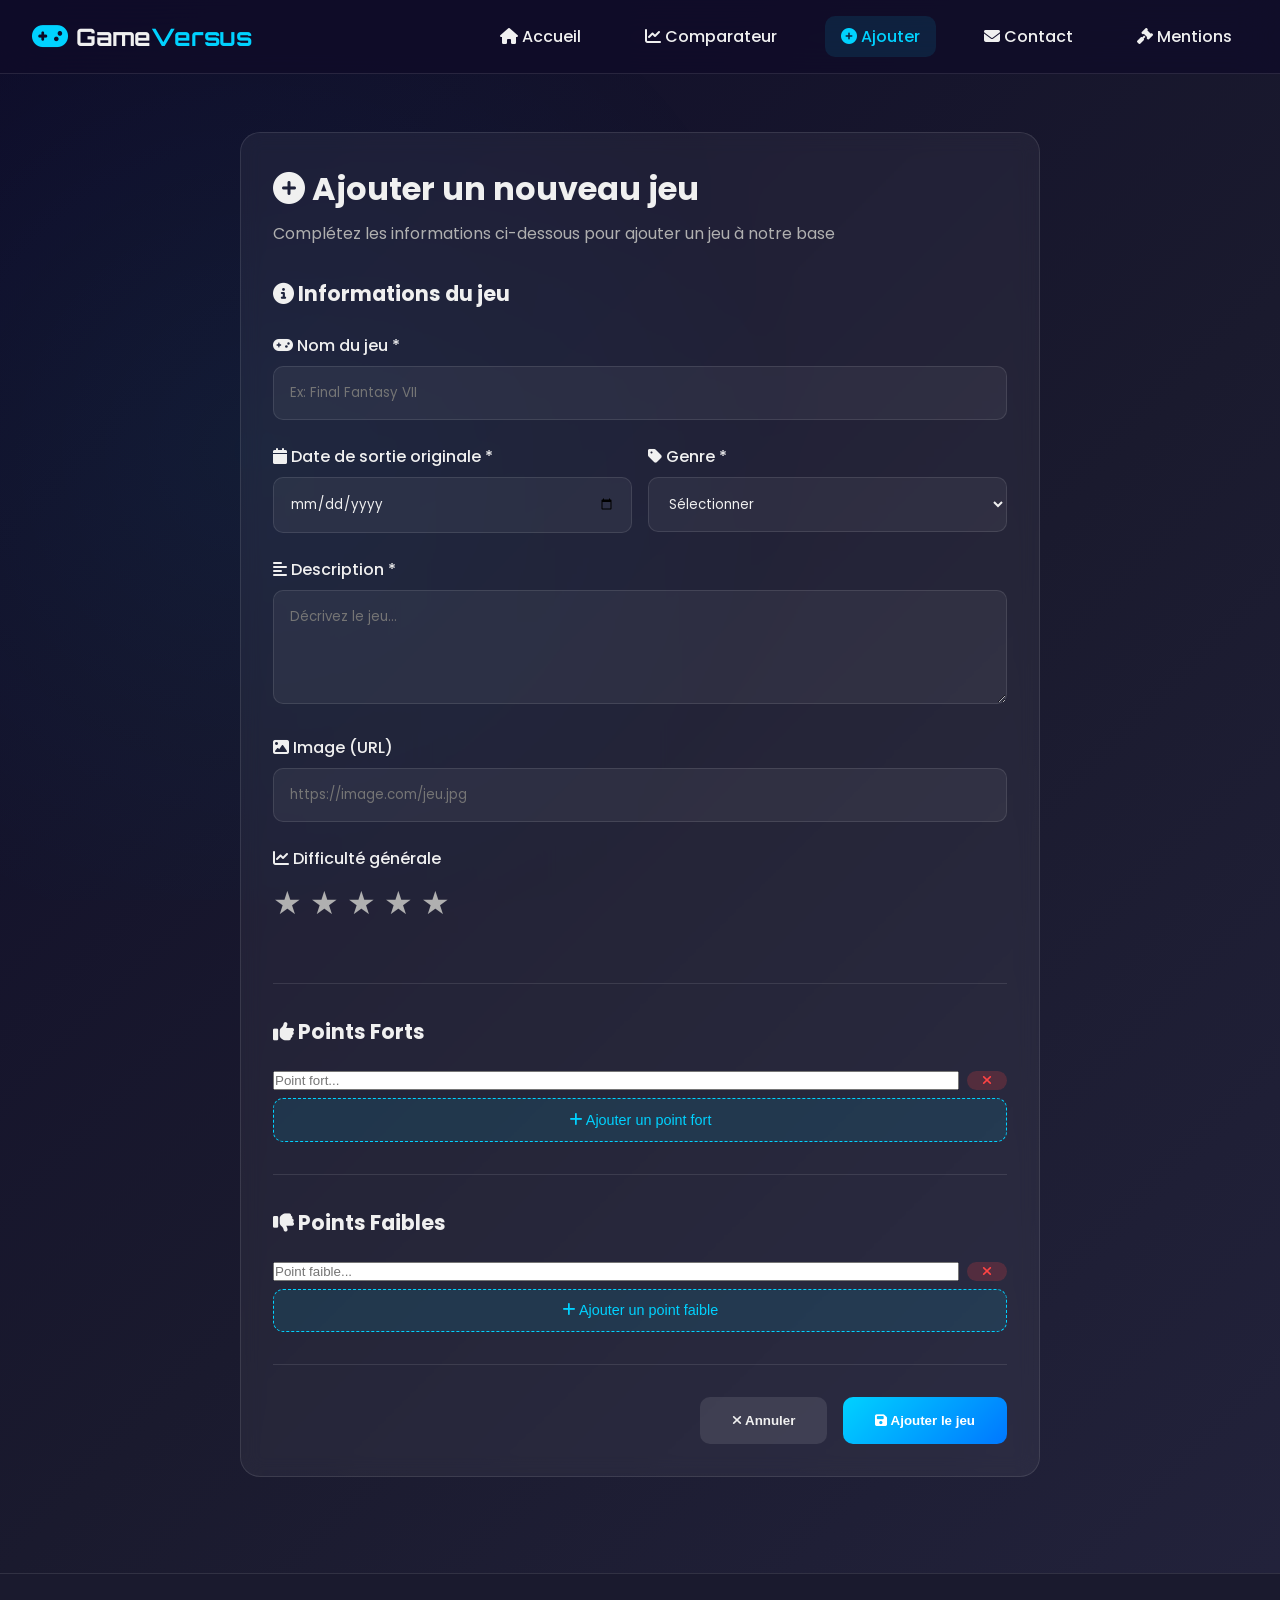
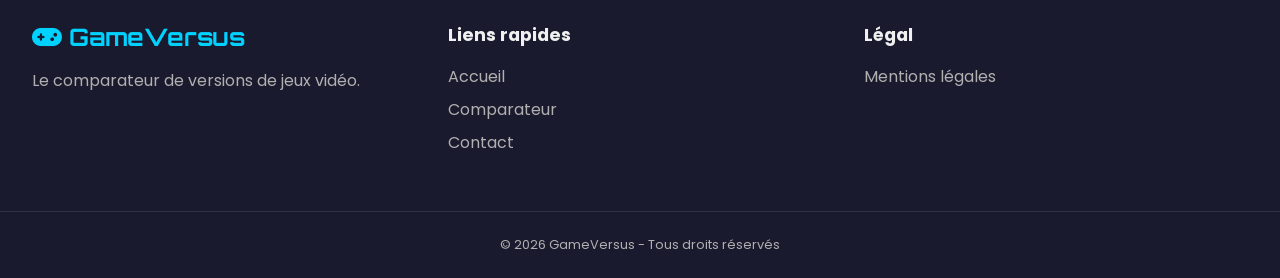
==== ajouter-jeu.html @ 8ed95c52 "initial comit" ====
<!DOCTYPE html>
<html lang="fr">
<head>
    <meta charset="UTF-8">
    <meta name="viewport" content="width=device-width, initial-scale=1.0">
    <title>GameVersus - Ajouter un jeu</title>
    <link rel="stylesheet" href="css/style.css">
    <link href="https://fonts.googleapis.com/css2?family=Orbitron:wght@400;500;600;700;800;900&family=Poppins:wght@300;400;500;600;700;800&display=swap" rel="stylesheet">
    <link rel="stylesheet" href="https://cdnjs.cloudflare.com/ajax/libs/font-awesome/6.4.0/css/all.min.css">
</head>
<body>
    <div id="particles-canvas"></div>
    
    <nav class="glass-nav">
        <div class="nav-container">
            <div class="logo" id="easterEggTrigger">
                <div class="logo-3d">
                    <i class="fas fa-gamepad"></i>
                    <span>Game<span class="highlight">Versus</span></span>
                </div>
            </div>
            <div class="nav-links">
                <a href="index.html"><i class="fas fa-home"></i> Accueil</a>
                <a href="comparer.html"><i class="fas fa-chart-line"></i> Comparateur</a>
                <a href="ajouter-jeu.html" class="active"><i class="fas fa-plus-circle"></i> Ajouter</a>
                <a href="contact.html"><i class="fas fa-envelope"></i> Contact</a>
                <a href="mentions-legales.html"><i class="fas fa-gavel"></i> Mentions</a>
            </div>
            <div class="mobile-menu-btn">
                <i class="fas fa-bars"></i>
            </div>
        </div>
    </nav>

    <main class="form-page">
        <div class="container">
            <div class="form-container glass">
                <h1><i class="fas fa-plus-circle"></i> Ajouter un nouveau jeu</h1>
                <p class="form-subtitle">Complétez les informations ci-dessous pour ajouter un jeu à notre base</p>

                <form action="actions/ajouter-jeu-action.php" method="POST" id="addJeuForm">
                    <div class="form-section">
                        <h2><i class="fas fa-info-circle"></i> Informations du jeu</h2>
                        
                        <div class="form-group">
                            <label><i class="fas fa-gamepad"></i> Nom du jeu *</label>
                            <input type="text" name="nom" placeholder="Ex: Final Fantasy VII" required>
                        </div>

                        <div class="form-row">
                            <div class="form-group">
                                <label><i class="fas fa-calendar"></i> Date de sortie originale *</label>
                                <input type="date" name="dateSortie" required>
                            </div>
                            <div class="form-group">
                                <label><i class="fas fa-tag"></i> Genre *</label>
                                <select name="genre" required>
                                    <option value="">Sélectionner</option>
                                    <option>RPG</option>
                                    <option>Action</option>
                                    <option>Aventure</option>
                                    <option>FPS</option>
                                    <option>Platformer</option>
                                    <option>Simulation</option>
                                    <option>Course</option>
                                    <option>Combat</option>
                                </select>
                            </div>
                        </div>

                        <div class="form-group">
                            <label><i class="fas fa-align-left"></i> Description *</label>
                            <textarea name="description" rows="4" placeholder="Décrivez le jeu..." required></textarea>
                        </div>

                        <div class="form-group">
                            <label><i class="fas fa-image"></i> Image (URL)</label>
                            <input type="url" name="image_url" placeholder="https://image.com/jeu.jpg">
                        </div>

                        <div class="form-group">
                            <label><i class="fas fa-chart-line"></i> Difficulté générale</label>
                            <div class="difficulty-selector">
                                <span class="difficulty-star" data-value="1">★</span>
                                <span class="difficulty-star" data-value="2">★</span>
                                <span class="difficulty-star" data-value="3">★</span>
                                <span class="difficulty-star" data-value="4">★</span>
                                <span class="difficulty-star" data-value="5">★</span>
                            </div>
                            <input type="hidden" name="difficulte" id="difficulty" value="3">
                        </div>
                    </div>

                    <div class="form-section">
                        <h2><i class="fas fa-thumbs-up"></i> Points Forts</h2>
                        <div id="strengthsList">
                            <div class="point-item">
                                <input type="text" name="points_forts[]" placeholder="Point fort...">
                                <button type="button" class="remove-point"><i class="fas fa-times"></i></button>
                            </div>
                        </div>
                        <button type="button" class="btn-add-point" id="addStrength"><i class="fas fa-plus"></i> Ajouter un point fort</button>
                    </div>

                    <div class="form-section">
                        <h2><i class="fas fa-thumbs-down"></i> Points Faibles</h2>
                        <div id="weaknessesList">
                            <div class="point-item">
                                <input type="text" name="points_faibles[]" placeholder="Point faible...">
                                <button type="button" class="remove-point"><i class="fas fa-times"></i></button>
                            </div>
                        </div>
                        <button type="button" class="btn-add-point" id="addWeakness"><i class="fas fa-plus"></i> Ajouter un point faible</button>
                    </div>

                    <div class="form-actions">
                        <button type="reset" class="btn-cancel"><i class="fas fa-times"></i> Annuler</button>
                        <button type="submit" class="btn-submit"><i class="fas fa-save"></i> Ajouter le jeu</button>
                    </div>
                </form>
            </div>
        </div>
    </main>

    <footer class="footer">
        <div class="footer-container">
            <div class="footer-col">
                <div class="footer-logo">
                    <i class="fas fa-gamepad"></i>
                    <span>Game<span>Versus</span></span>
                </div>
                <p>Le comparateur de versions de jeux vidéo.</p>
            </div>
            <div class="footer-col">
                <h4>Liens rapides</h4>
                <ul>
                    <li><a href="index.html">Accueil</a></li>
                    <li><a href="comparer.html">Comparateur</a></li>
                    <li><a href="contact.html">Contact</a></li>
                </ul>
            </div>
            <div class="footer-col">
                <h4>Légal</h4>
                <ul>
                    <li><a href="mentions-legales.html">Mentions légales</a></li>
                </ul>
            </div>
        </div>
        <div class="footer-bottom">
            <p>&copy; 2026 GameVersus - Tous droits réservés</p>
        </div>
    </footer>

    <script src="js/main.js"></script>
</body>
</html>
---- css/style.css ----
/* ==================== RESET & VARIABLES ==================== */
* {
    margin: 0;
    padding: 0;
    box-sizing: border-box;
}

:root {
    --primary: #00d2ff;
    --primary-dark: #0077ff;
    --secondary: #3a7bd5;
    --dark: #0f0c29;
    --dark-2: #1a1a2e;
    --dark-3: #24243e;
    --glass: rgba(255, 255, 255, 0.05);
    --glass-border: rgba(255, 255, 255, 0.1);
    --text: #f0f0f0;
    --text-dim: #b0b0b0;
    --success: #00ff88;
    --warning: #ffaa00;
    --danger: #ff4444;
}

body {
    font-family: 'Poppins', sans-serif;
    background: linear-gradient(135deg, var(--dark), var(--dark-2), var(--dark-3));
    color: var(--text);
    min-height: 100vh;
    overflow-x: hidden;
}

/* ==================== PARTICLES BACKGROUND ==================== */
#particles-canvas {
    position: fixed;
    top: 0;
    left: 0;
    width: 100%;
    height: 100%;
    z-index: -1;
    pointer-events: none;
    background: radial-gradient(circle at 20% 50%, rgba(0, 210, 255, 0.05) 0%, transparent 50%);
}

/* ==================== SCROLLBAR ==================== */
::-webkit-scrollbar {
    width: 8px;
}

::-webkit-scrollbar-track {
    background: var(--dark-2);
}

::-webkit-scrollbar-thumb {
    background: var(--primary);
    border-radius: 10px;
}

::-webkit-scrollbar-thumb:hover {
    background: var(--primary-dark);
}

/* ==================== GLASS NAVIGATION ==================== */
.glass-nav {
    position: fixed;
    top: 0;
    left: 0;
    width: 100%;
    z-index: 1000;
    background: rgba(15, 12, 41, 0.8);
    backdrop-filter: blur(20px);
    border-bottom: 1px solid var(--glass-border);
    padding: 1rem 0;
}

.nav-container {
    max-width: 1400px;
    margin: 0 auto;
    padding: 0 2rem;
    display: flex;
    justify-content: space-between;
    align-items: center;
    flex-wrap: wrap;
}

.logo {
    cursor: pointer;
}

.logo-3d {
    display: flex;
    align-items: center;
    gap: 0.5rem;
    font-family: 'Orbitron', monospace;
    font-size: 1.5rem;
    font-weight: 700;
}

.logo-3d i {
    font-size: 1.8rem;
    color: var(--primary);
    animation: float 3s ease-in-out infinite;
}

.logo-3d .highlight {
    color: var(--primary);
}

.nav-links {
    display: flex;
    gap: 2rem;
}

.nav-links a {
    color: var(--text);
    text-decoration: none;
    font-weight: 500;
    transition: all 0.3s ease;
    padding: 0.5rem 1rem;
    border-radius: 10px;
}

.nav-links a:hover, .nav-links a.active {
    color: var(--primary);
    background: rgba(0, 210, 255, 0.1);
}

.nav-search .search-bar {
    display: flex;
    align-items: center;
    background: rgba(255, 255, 255, 0.1);
    border-radius: 30px;
    padding: 0.5rem 1rem;
}

.nav-search .search-bar i {
    color: var(--text-dim);
    margin-right: 0.5rem;
}

.nav-search .search-bar input {
    background: none;
    border: none;
    color: var(--text);
    outline: none;
    width: 200px;
}

.nav-search .search-bar input::placeholder {
    color: var(--text-dim);
}

.mobile-menu-btn {
    display: none;
    font-size: 1.5rem;
    cursor: pointer;
}

/* ==================== HERO 3D SECTION ==================== */
.hero-3d {
    min-height: 100vh;
    display: flex;
    align-items: center;
    justify-content: center;
    text-align: center;
    position: relative;
    padding-top: 80px;
}

.hero-content {
    z-index: 2;
}

.glitch-text {
    font-family: 'Orbitron', monospace;
    font-size: 4rem;
    font-weight: 900;
    position: relative;
    text-shadow: 0.05em 0 0 rgba(255, 0, 0, 0.75),
                  -0.05em -0.025em 0 rgba(0, 255, 0, 0.75),
                 0.025em 0.05em 0 rgba(0, 0, 255, 0.75);
    animation: glitch 3s infinite;
}

.glitch-text::before,
.glitch-text::after {
    content: attr(data-text);
    position: absolute;
    top: 0;
    left: 0;
    width: 100%;
    height: 100%;
}

.glitch-text::before {
    animation: glitch-1 2s infinite;
    color: #ff00ff;
    z-index: -1;
}

.glitch-text::after {
    animation: glitch-2 2s infinite;
    color: #00ffff;
    z-index: -2;
}

@keyframes glitch {
    0%, 100% { transform: skew(0deg, 0deg); }
    95% { transform: skew(0deg, 0deg); }
    96% { transform: skew(5deg, 2deg); }
    97% { transform: skew(-5deg, -2deg); }
    98% { transform: skew(5deg, 2deg); }
    99% { transform: skew(-5deg, -2deg); }
}

@keyframes glitch-1 {
    0%, 100% { clip-path: polygon(0 0, 100% 0, 100% 100%, 0 100%); }
    95% { clip-path: polygon(0 0, 100% 0, 100% 100%, 0 100%); }
    96% { clip-path: polygon(0 0, 100% 0, 100% 30%, 0 30%); }
    97% { clip-path: polygon(0 60%, 100% 60%, 100% 100%, 0 100%); }
}

@keyframes glitch-2 {
    0%, 100% { clip-path: polygon(0 0, 100% 0, 100% 100%, 0 100%); }
    95% { clip-path: polygon(0 0, 100% 0, 100% 100%, 0 100%); }
    96% { clip-path: polygon(0 30%, 100% 30%, 100% 60%, 0 60%); }
}

.hero-subtitle {
    font-size: 1.2rem;
    color: var(--text-dim);
    margin-top: 1rem;
}

.hero-stats {
    display: flex;
    justify-content: center;
    gap: 3rem;
    margin-top: 2rem;
}

.stat {
    text-align: center;
}

.stat-number {
    font-size: 2.5rem;
    font-weight: 700;
    color: var(--primary);
    display: block;
}

.stat-label {
    font-size: 0.9rem;
    color: var(--text-dim);
}

.hero-3d-model {
    position: absolute;
    bottom: 0;
    right: 0;
    width: 50%;
    height: 100%;
    pointer-events: none;
}

/* ==================== CONTAINER ==================== */
.container {
    max-width: 1400px;
    margin: 0 auto;
    padding: 2rem;
}

/* ==================== GLASS CARD ==================== */
.glass {
    background: var(--glass);
    backdrop-filter: blur(10px);
    border: 1px solid var(--glass-border);
    border-radius: 20px;
    padding: 2rem;
    margin-bottom: 2rem;
    transition: transform 0.3s ease, box-shadow 0.3s ease;
}

.glass:hover {
    transform: translateY(-5px);
    box-shadow: 0 20px 40px rgba(0, 0, 0, 0.3);
}

/* ==================== DESCRIPTION SECTION ==================== */
.description-card h2 {
    font-size: 1.8rem;
    margin-bottom: 1rem;
}

.description-card p {
    color: var(--text-dim);
    line-height: 1.6;
    margin-bottom: 2rem;
}

.categories-grid {
    display: grid;
    grid-template-columns: repeat(auto-fit, minmax(200px, 1fr));
    gap: 1.5rem;
}

.category-card {
    text-align: center;
    padding: 1.5rem;
    background: rgba(255, 255, 255, 0.05);
    border-radius: 15px;
    transition: all 0.3s ease;
}

.category-card:hover {
    transform: translateY(-5px);
    background: rgba(0, 210, 255, 0.1);
}

.category-card i {
    font-size: 2.5rem;
    color: var(--primary);
    margin-bottom: 1rem;
}

.category-card h3 {
    font-size: 1.2rem;
    margin-bottom: 0.5rem;
}

.category-card span {
    color: var(--primary);
    font-weight: 600;
}

.category-card p {
    font-size: 0.8rem;
    margin-top: 0.5rem;
    color: var(--text-dim);
}

/* ==================== GAMES GRID ==================== */
.section-header {
    text-align: center;
    margin-bottom: 2rem;
}

.section-header h2 {
    font-size: 2rem;
    margin-bottom: 0.5rem;
}

.section-header p {
    color: var(--text-dim);
}

.games-grid {
    display: grid;
    grid-template-columns: repeat(auto-fill, minmax(320px, 1fr));
    gap: 2rem;
}

.game-card {
    background: var(--glass);
    backdrop-filter: blur(10px);
    border: 1px solid var(--glass-border);
    border-radius: 20px;
    overflow: hidden;
    transition: all 0.3s ease;
    cursor: pointer;
}

.game-card:hover {
    transform: translateY(-10px) scale(1.02);
    box-shadow: 0 20px 40px rgba(0, 210, 255, 0.2);
    border-color: var(--primary);
}

.game-card-image {
    height: 200px;
    background: linear-gradient(135deg, var(--primary), var(--primary-dark));
    display: flex;
    align-items: center;
    justify-content: center;
    position: relative;
    overflow: hidden;
}

.game-card-image i {
    font-size: 4rem;
    color: white;
    text-shadow: 0 0 20px rgba(0,0,0,0.3);
}

.game-card-image::after {
    content: '';
    position: absolute;
    top: 0;
    left: 0;
    width: 100%;
    height: 100%;
    background: linear-gradient(45deg, transparent, rgba(255,255,255,0.1), transparent);
    transform: translateX(-100%);
    transition: transform 0.6s ease;
}

.game-card:hover .game-card-image::after {
    transform: translateX(100%);
}

.game-card-content {
    padding: 1.5rem;
}

.game-card-content h3 {
    font-size: 1.3rem;
    margin-bottom: 0.5rem;
}

.game-card-content p {
    color: var(--text-dim);
    font-size: 0.9rem;
    margin-bottom: 1rem;
    line-height: 1.4;
}

.game-platforms {
    display: flex;
    gap: 0.5rem;
    margin-bottom: 1rem;
    flex-wrap: wrap;
}

.game-platforms span {
    background: rgba(0, 210, 255, 0.1);
    padding: 0.2rem 0.8rem;
    border-radius: 20px;
    font-size: 0.7rem;
    font-weight: 500;
}

.game-footer {
    display: flex;
    justify-content: space-between;
    align-items: center;
}

.game-rating {
    color: var(--warning);
    font-weight: 600;
}

.game-versions {
    color: var(--text-dim);
    font-size: 0.8rem;
}

.btn-detail {
    background: linear-gradient(135deg, var(--primary), var(--primary-dark));
    border: none;
    color: white;
    padding: 0.5rem 1rem;
    border-radius: 25px;
    cursor: pointer;
    font-weight: 600;
    transition: all 0.3s ease;
    font-size: 0.8rem;
}

.btn-detail:hover {
    transform: scale(1.05);
    box-shadow: 0 5px 15px rgba(0, 210, 255, 0.4);
}

/* ==================== FOOTER ==================== */
.footer {
    background: var(--dark-2);
    border-top: 1px solid var(--glass-border);
    margin-top: 4rem;
}

.footer-container {
    max-width: 1400px;
    margin: 0 auto;
    padding: 3rem 2rem;
    display: grid;
    grid-template-columns: repeat(auto-fit, minmax(250px, 1fr));
    gap: 2rem;
}

.footer-logo {
    font-family: 'Orbitron', monospace;
    font-size: 1.5rem;
    font-weight: 700;
    margin-bottom: 1rem;
}

.footer-logo i {
    color: var(--primary);
}

.footer-logo span {
    color: var(--primary);
}

.footer-col p {
    color: var(--text-dim);
    line-height: 1.6;
}

.footer-col h4 {
    margin-bottom: 1rem;
    font-size: 1.1rem;
}

.footer-col ul {
    list-style: none;
}

.footer-col ul li {
    margin-bottom: 0.5rem;
}

.footer-col ul li a {
    color: var(--text-dim);
    text-decoration: none;
    transition: color 0.3s ease;
}

.footer-col ul li a:hover {
    color: var(--primary);
}

.social-links {
    display: flex;
    gap: 1rem;
    margin-top: 1rem;
}

.social-links a {
    color: var(--text);
    background: rgba(255, 255, 255, 0.1);
    width: 40px;
    height: 40px;
    border-radius: 50%;
    display: flex;
    align-items: center;
    justify-content: center;
    transition: all 0.3s ease;
}

.social-links a:hover {
    background: var(--primary);
    transform: translateY(-3px);
}

.newsletter-form {
    display: flex;
    gap: 0.5rem;
}

.newsletter-form input {
    flex: 1;
    padding: 0.8rem;
    background: rgba(255, 255, 255, 0.1);
    border: none;
    border-radius: 10px;
    color: var(--text);
}

.newsletter-form button {
    background: var(--primary);
    border: none;
    padding: 0.8rem 1rem;
    border-radius: 10px;
    cursor: pointer;
    transition: all 0.3s ease;
}

.newsletter-form button:hover {
    background: var(--primary-dark);
    transform: scale(1.05);
}

.footer-bottom {
    text-align: center;
    padding: 1.5rem;
    border-top: 1px solid var(--glass-border);
    color: var(--text-dim);
    font-size: 0.8rem;
}

.disclaimer {
    margin-top: 0.5rem;
    font-size: 0.7rem;
}

/* ==================== EASTER EGG ==================== */
.easter-egg-toast {
    position: fixed;
    bottom: 20px;
    right: 20px;
    background: linear-gradient(135deg, var(--primary), var(--primary-dark));
    color: white;
    padding: 1rem 2rem;
    border-radius: 50px;
    font-weight: 600;
    transform: translateX(200%);
    transition: transform 0.3s ease;
    z-index: 1000;
}

.easter-egg-toast.show {
    transform: translateX(0);
}

/* ==================== JEU DETAIL PAGE ==================== */
.back-link {
    display: inline-flex;
    align-items: center;
    gap: 0.5rem;
    color: var(--primary);
    text-decoration: none;
    margin-bottom: 2rem;
    transition: all 0.3s ease;
}

.back-link:hover {
    gap: 1rem;
}

.jeu-header {
    display: grid;
    grid-template-columns: 300px 1fr;
    gap: 2rem;
}

.jeu-image img {
    width: 100%;
    border-radius: 15px;
}

.jeu-info h1 {
    font-family: 'Orbitron', monospace;
    font-size: 2.5rem;
    margin-bottom: 0.5rem;
}

.jeu-description {
    color: var(--text-dim);
    margin-bottom: 1rem;
    line-height: 1.6;
}

.jeu-metadata {
    display: flex;
    gap: 1rem;
    margin-bottom: 1rem;
    flex-wrap: wrap;
}

.badge {
    background: rgba(0, 210, 255, 0.1);
    padding: 0.3rem 1rem;
    border-radius: 20px;
    font-size: 0.8rem;
}

.jeu-stats {
    display: flex;
    gap: 2rem;
    margin-bottom: 1rem;
}

.jeu-stats .stat {
    text-align: left;
}

.jeu-stats .value {
    font-size: 1.8rem;
    font-weight: 700;
    color: var(--primary);
}

.plateformes {
    display: flex;
    gap: 1rem;
    margin-bottom: 1.5rem;
    flex-wrap: wrap;
}

.plateforme {
    background: rgba(255, 255, 255, 0.05);
    padding: 0.5rem 1rem;
    border-radius: 10px;
    font-size: 0.9rem;
}

.btn-add-version {
    background: linear-gradient(135deg, var(--success), #00cc66);
    border: none;
    color: white;
    padding: 0.8rem 1.5rem;
    border-radius: 30px;
    cursor: pointer;
    font-weight: 600;
    transition: all 0.3s ease;
}

.btn-add-version:hover {
    transform: scale(1.05);
    box-shadow: 0 5px 15px rgba(0, 255, 136, 0.4);
}

/* Ranking */
.versions-ranking h2 {
    margin-bottom: 1.5rem;
}

.ranking-list {
    display: flex;
    flex-direction: column;
    gap: 0.8rem;
}

.ranking-item {
    display: flex;
    align-items: center;
    gap: 1rem;
    padding: 1rem;
    background: rgba(255, 255, 255, 0.05);
    border-radius: 15px;
    transition: all 0.3s ease;
}

.ranking-item:hover {
    background: rgba(0, 210, 255, 0.1);
    transform: translateX(10px);
}

.ranking-item.first {
    background: linear-gradient(135deg, rgba(255, 215, 0, 0.2), rgba(255, 215, 0, 0.05));
    border-left: 3px solid gold;
}

.rank {
    font-size: 1.5rem;
    font-weight: 700;
    width: 50px;
}

.version-info {
    flex: 1;
}

.version-info h3 {
    font-size: 1rem;
}

.version-info .year {
    font-size: 0.8rem;
    color: var(--text-dim);
}

.tag-original {
    background: var(--primary);
    padding: 0.2rem 0.5rem;
    border-radius: 5px;
    font-size: 0.7rem;
    margin-left: 0.5rem;
}

.rating {
    font-size: 1.2rem;
    font-weight: 700;
    color: var(--warning);
}

/* Two columns */
.two-columns {
    display: grid;
    grid-template-columns: 1fr 1fr;
    gap: 2rem;
}

.scores-list {
    margin-top: 1rem;
}

.score-item {
    display: flex;
    align-items: center;
    gap: 1rem;
    margin-bottom: 1rem;
}

.score-item span:first-child {
    width: 100px;
}

.progress-bar {
    flex: 1;
    height: 8px;
    background: rgba(255, 255, 255, 0.1);
    border-radius: 10px;
    overflow: hidden;
}

.progress {
    height: 100%;
    background: linear-gradient(90deg, var(--primary), var(--primary-dark));
    border-radius: 10px;
    transition: width 1s ease;
}

.score-value {
    width: 50px;
    text-align: right;
}

.strengths ul, .weaknesses ul {
    list-style: none;
    margin-top: 1rem;
}

.strengths li, .weaknesses li {
    padding: 0.5rem 0;
    display: flex;
    align-items: center;
    gap: 0.5rem;
}

.strengths li i {
    color: var(--success);
}

.weaknesses li i {
    color: var(--danger);
}

/* Timeline */
.timeline {
    display: flex;
    justify-content: space-between;
    position: relative;
    margin-top: 2rem;
}

.timeline::before {
    content: '';
    position: absolute;
    top: 20px;
    left: 0;
    width: 100%;
    height: 2px;
    background: linear-gradient(90deg, var(--primary), var(--primary-dark));
}

.timeline-item {
    text-align: center;
    position: relative;
    cursor: pointer;
}

.timeline-dot {
    width: 40px;
    height: 40px;
    background: var(--primary);
    border-radius: 50%;
    margin: 0 auto;
    position: relative;
    z-index: 1;
    display: flex;
    align-items: center;
    justify-content: center;
    transition: all 0.3s ease;
}

.timeline-dot::before {
    content: '';
    width: 0;
    height: 0;
    background: white;
    border-radius: 50%;
    transition: all 0.3s ease;
}

.timeline-item:hover .timeline-dot::before {
    width: 20px;
    height: 20px;
}

.timeline-content {
    margin-top: 1rem;
}

.timeline-content h3 {
    font-size: 0.9rem;
}

.timeline-content p {
    font-size: 0.7rem;
    color: var(--text-dim);
}

/* Slider */
.slider-container {
    margin-top: 1.5rem;
}

.slider-images {
    position: relative;
    height: 400px;
    overflow: hidden;
    border-radius: 15px;
}

.slider-image-before, .slider-image-after {
    position: absolute;
    top: 0;
    left: 0;
    width: 100%;
    height: 100%;
}

.slider-image-before img, .slider-image-after img {
    width: 100%;
    height: 100%;
    object-fit: cover;
}

.slider-image-after {
    width: 50%;
    overflow: hidden;
}

.slider-handle {
    position: absolute;
    top: 0;
    left: 50%;
    width: 4px;
    height: 100%;
    background: white;
    transform: translateX(-50%);
    cursor: ew-resize;
    z-index: 10;
    display: flex;
    align-items: center;
    justify-content: center;
}

.slider-handle i {
    background: var(--primary);
    padding: 0.5rem;
    border-radius: 50%;
}

.label {
    position: absolute;
    bottom: 20px;
    left: 20px;
    background: rgba(0,0,0,0.7);
    padding: 0.5rem 1rem;
    border-radius: 10px;
    font-size: 0.8rem;
}

.slider-input {
    width: 100%;
    margin-top: 1rem;
}

/* Changes section */
.changes-grid {
    display: grid;
    grid-template-columns: repeat(auto-fit, minmax(300px, 1fr));
    gap: 1.5rem;
}

.change-card {
    padding: 1.5rem;
    background: rgba(255, 255, 255, 0.05);
    border-radius: 15px;
}

.change-card h3 {
    margin-bottom: 1rem;
}

.change-card ul {
    list-style: none;
}

.change-card li {
    padding: 0.3rem 0;
}

.censorship {
    border-left: 3px solid var(--danger);
}

.restored {
    border-left: 3px solid var(--success);
}

.easter {
    border-left: 3px solid var(--warning);
}

/* Comparative Table */
.table-responsive {
    overflow-x: auto;
}

.comparative-table table {
    width: 100%;
    border-collapse: collapse;
}

.comparative-table th, .comparative-table td {
    padding: 1rem;
    text-align: center;
    border-bottom: 1px solid var(--glass-border);
}

.comparative-table th {
    background: rgba(0, 210, 255, 0.1);
    font-weight: 600;
}

/* ==================== FORM PAGES ==================== */
.form-page {
    padding-top: 100px;
}

.form-container {
    max-width: 800px;
    margin: 0 auto;
}

.form-container h1 {
    margin-bottom: 0.5rem;
}

.form-subtitle {
    color: var(--text-dim);
    margin-bottom: 2rem;
}

.form-section {
    margin-bottom: 2rem;
    padding-bottom: 2rem;
    border-bottom: 1px solid var(--glass-border);
}

.form-section h2 {
    font-size: 1.3rem;
    margin-bottom: 1.5rem;
}

.form-group {
    margin-bottom: 1.5rem;
}

.form-group label {
    display: block;
    margin-bottom: 0.5rem;
    font-weight: 500;
}

.form-group input, .form-group select, .form-group textarea {
    width: 100%;
    padding: 1rem;
    background: rgba(255, 255, 255, 0.05);
    border: 1px solid var(--glass-border);
    border-radius: 10px;
    color: var(--text);
    font-family: 'Poppins', sans-serif;
    transition: all 0.3s ease;
}

.form-group input:focus, .form-group select:focus, .form-group textarea:focus {
    outline: none;
    border-color: var(--primary);
    box-shadow: 0 0 10px rgba(0, 210, 255, 0.3);
}

.form-row {
    display: grid;
    grid-template-columns: 1fr 1fr;
    gap: 1rem;
}

.difficulty-selector {
    display: flex;
    gap: 0.5rem;
}

.difficulty-star {
    font-size: 2rem;
    cursor: pointer;
    color: var(--text-dim);
    transition: all 0.3s ease;
}

.difficulty-star.active {
    color: var(--warning);
}

.point-item {
    display: flex;
    gap: 0.5rem;
    margin-bottom: 0.5rem;
}

.point-item input {
    flex: 1;
}

.remove-point {
    background: rgba(255, 68, 68, 0.2);
    border: none;
    color: var(--danger);
    width: 40px;
    border-radius: 10px;
    cursor: pointer;
}

.btn-add-point {
    background: rgba(0, 210, 255, 0.1);
    border: 1px dashed var(--primary);
    color: var(--primary);
    padding: 0.8rem;
    border-radius: 10px;
    cursor: pointer;
    width: 100%;
    font-size: 0.9rem;
    transition: all 0.3s ease;
}

.btn-add-point:hover {
    background: rgba(0, 210, 255, 0.2);
}

.score-slider {
    width: calc(100% - 60px);
    margin-right: 10px;
}

.form-actions {
    display: flex;
    gap: 1rem;
    justify-content: flex-end;
}

.btn-cancel, .btn-submit {
    padding: 1rem 2rem;
    border: none;
    border-radius: 10px;
    font-weight: 600;
    cursor: pointer;
    transition: all 0.3s ease;
}

.btn-cancel {
    background: rgba(255, 255, 255, 0.1);
    color: var(--text);
}

.btn-submit {
    background: linear-gradient(135deg, var(--primary), var(--primary-dark));
    color: white;
}

.btn-cancel:hover, .btn-submit:hover {
    transform: translateY(-2px);
}

/* ==================== COMPARATEUR PAGE ==================== */
.comparateur-page {
    padding-top: 100px;
}

.comparateur-header {
    text-align: center;
}

.selection-panel {
    padding: 2rem;
}

.selection-row {
    display: grid;
    grid-template-columns: repeat(auto-fit, minmax(250px, 1fr));
    gap: 1.5rem;
    margin-bottom: 2rem;
}

.selection-item label {
    display: block;
    margin-bottom: 0.5rem;
    font-weight: 600;
}

.selection-item select {
    width: 100%;
    padding: 1rem;
    background: rgba(255, 255, 255, 0.05);
    border: 1px solid var(--glass-border);
    border-radius: 10px;
    color: var(--text);
}

.btn-compare {
    background: linear-gradient(135deg, var(--primary), var(--primary-dark));
    border: none;
    color: white;
    padding: 1rem 2rem;
    border-radius: 30px;
    font-weight: 600;
    cursor: pointer;
    width: 100%;
    transition: all 0.3s ease;
}

.btn-compare:hover {
    transform: scale(1.02);
    box-shadow: 0 10px 30px rgba(0, 210, 255, 0.3);
}

.compare-table {
    width: 100%;
    border-collapse: collapse;
    margin-bottom: 2rem;
}

.compare-table th, .compare-table td {
    padding: 1rem;
    text-align: center;
    border-bottom: 1px solid var(--glass-border);
}

.compare-table th {
    background: rgba(0, 210, 255, 0.1);
}

.chart-container {
    max-width: 400px;
    margin: 2rem auto;
}

.verdict {
    text-align: center;
    padding: 2rem;
    background: linear-gradient(135deg, rgba(0, 210, 255, 0.1), rgba(58, 123, 213, 0.1));
    border-radius: 15px;
    margin: 2rem 0;
}

.comparison-actions {
    display: flex;
    gap: 1rem;
    justify-content: center;
}

.btn-export, .btn-copy {
    padding: 0.8rem 1.5rem;
    border: none;
    border-radius: 30px;
    cursor: pointer;
    font-weight: 600;
    transition: all 0.3s ease;
}

.btn-export {
    background: var(--danger);
    color: white;
}

.btn-copy {
    background: var(--success);
    color: white;
}

/* ==================== CONTACT PAGE ==================== */
.contact-page {
    padding-top: 100px;
}

.contact-header {
    text-align: center;
}

.contact-grid {
    display: grid;
    grid-template-columns: 1fr 1fr;
    gap: 2rem;
}

.contact-form .form-group {
    margin-bottom: 1.5rem;
}

.contact-form input, .contact-form select, .contact-form textarea {
    width: 100%;
    padding: 1rem;
    background: rgba(255, 255, 255, 0.05);
    border: 1px solid var(--glass-border);
    border-radius: 10px;
    color: var(--text);
}

.stats-grid {
    display: grid;
    grid-template-columns: repeat(3, 1fr);
    gap: 1rem;
    margin-bottom: 2rem;
}

.stat-card {
    text-align: center;
    padding: 1rem;
    background: rgba(255, 255, 255, 0.05);
    border-radius: 15px;
}

.stat-card i {
    font-size: 2rem;
    color: var(--primary);
    margin-bottom: 0.5rem;
    display: block;
}

.stat-num {
    font-size: 1.5rem;
    font-weight: 700;
    color: var(--primary);
    display: block;
}

.top-games {
    margin-bottom: 2rem;
}

.top-item {
    display: flex;
    align-items: center;
    gap: 1rem;
    padding: 0.8rem;
    border-bottom: 1px solid var(--glass-border);
}

.top-item .rank {
    font-size: 1.2rem;
    width: 30px;
}

.top-item .rating {
    margin-left: auto;
}

.recent-adds {
    list-style: none;
}

.recent-adds li {
    padding: 0.5rem 0;
    display: flex;
    align-items: center;
    gap: 0.5rem;
    color: var(--text-dim);
}

.recent-adds li i {
    color: var(--success);
}

.social-section {
    margin-top: 2rem;
}

.social-grid {
    display: grid;
    grid-template-columns: repeat(auto-fit, minmax(150px, 1fr));
    gap: 1rem;
    margin-top: 1rem;
}

.social-card {
    padding: 1rem;
    text-align: center;
    background: rgba(255, 255, 255, 0.05);
    border-radius: 15px;
    text-decoration: none;
    color: var(--text);
    transition: all 0.3s ease;
}

.social-card:hover {
    transform: translateY(-3px);
}

.social-card.twitter:hover { background: #1DA1F2; }
.social-card.discord:hover { background: #5865F2; }
.social-card.github:hover { background: #333; }
.social-card.instagram:hover { background: #E4405F; }

.faq-section {
    margin-top: 2rem;
}

.faq-item {
    margin-bottom: 1rem;
    border-bottom: 1px solid var(--glass-border);
}

.faq-question {
    display: flex;
    justify-content: space-between;
    align-items: center;
    padding: 1rem;
    cursor: pointer;
    font-weight: 600;
}

.faq-question i {
    transition: transform 0.3s ease;
}

.faq-question.active i {
    transform: rotate(180deg);
}

.faq-answer {
    padding: 0 1rem 1rem 1rem;
    display: none;
    color: var(--text-dim);
}

.faq-answer.show {
    display: block;
}

/* ==================== LEGAL PAGE ==================== */
.legal-page {
    padding-top: 100px;
}

.legal-header {
    text-align: center;
}

.legal-content {
    padding: 2rem;
}

.legal-section {
    margin-bottom: 2rem;
    padding-bottom: 2rem;
    border-bottom: 1px solid var(--glass-border);
}

.legal-section:last-child {
    border-bottom: none;
}

.legal-section h2 {
    font-size: 1.5rem;
    margin-bottom: 1rem;
    color: var(--primary);
}

.legal-section h3 {
    margin: 1rem 0 0.5rem 0;
}

.legal-section p {
    color: var(--text-dim);
    line-height: 1.6;
    margin-bottom: 0.5rem;
}

.legal-section ul {
    margin-left: 2rem;
    margin-bottom: 1rem;
}

.legal-section li {
    color: var(--text-dim);
    margin-bottom: 0.3rem;
}

.notice {
    background: rgba(255, 193, 7, 0.1);
    padding: 1rem;
    border-radius: 10px;
    margin-top: 1rem;
}

/* ==================== RESPONSIVE ==================== */
@media (max-width: 1024px) {
    .games-grid {
        grid-template-columns: repeat(auto-fill, minmax(280px, 1fr));
    }
    
    .contact-grid {
        grid-template-columns: 1fr;
    }
}

@media (max-width: 768px) {
    .nav-links {
        display: none;
        position: absolute;
        top: 100%;
        left: 0;
        width: 100%;
        background: var(--dark-2);
        flex-direction: column;
        padding: 1rem;
        gap: 1rem;
    }
    
    .nav-links.show {
        display: flex;
    }
    
    .mobile-menu-btn {
        display: block;
    }
    
    .hero-stats {
        flex-wrap: wrap;
        gap: 1rem;
    }
    
    .glitch-text {
        font-size: 2rem;
    }
    
    .jeu-header {
        grid-template-columns: 1fr;
    }
    
    .two-columns {
        grid-template-columns: 1fr;
    }
    
    .timeline {
        flex-direction: column;
        gap: 1rem;
    }
    
    .timeline::before {
        display: none;
    }
    
    .selection-row {
        grid-template-columns: 1fr;
    }
    
    .form-row {
        grid-template-columns: 1fr;
    }
    
    .comparison-actions {
        flex-direction: column;
    }
}

@media (max-width: 480px) {
    .container {
        padding: 1rem;
    }
    
    .glass {
        padding: 1rem;
    }
    
    .games-grid {
        grid-template-columns: 1fr;
    }
    
    .stats-grid {
        grid-template-columns: 1fr;
    }
}

/* ==================== ANIMATIONS ==================== */
@keyframes float {
    0%, 100% { transform: translateY(0); }
    50% { transform: translateY(-10px); }
}

@keyframes fadeIn {
    from {
        opacity: 0;
        transform: translateY(20px);
    }
    to {
        opacity: 1;
        transform: translateY(0);
    }
}

.game-card {
    animation: fadeIn 0.5s ease forwards;
}

@keyframes pulse {
    0%, 100% { opacity: 0.5; }
    50% { opacity: 1; }
}

.loading {
    animation: pulse 1s infinite;
}
/* ==================== STYLES POUR LES IMAGES ==================== */

.game-card-image img {
    width: 100%;
    height: 100%;
    object-fit: cover;
    transition: transform 0.3s ease;
}

.game-card:hover .game-card-image img {
    transform: scale(1.05);
}

.jeu-image {
    width: 100%;
    border-radius: 15px;
    overflow: hidden;
}

.jeu-image img {
    width: 100%;
    height: auto;
    object-fit: cover;
    transition: transform 0.3s ease;
}

.jeu-image:hover img {
    transform: scale(1.02);
}

.version-type {
    background: rgba(0, 210, 255, 0.2);
    padding: 0.2rem 0.5rem;
    border-radius: 5px;
    font-size: 0.7rem;
    margin-left: 0.5rem;
}

.slider-image-before img,
.slider-image-after img {
    width: 100%;
    height: 100%;
    object-fit: cover;
}
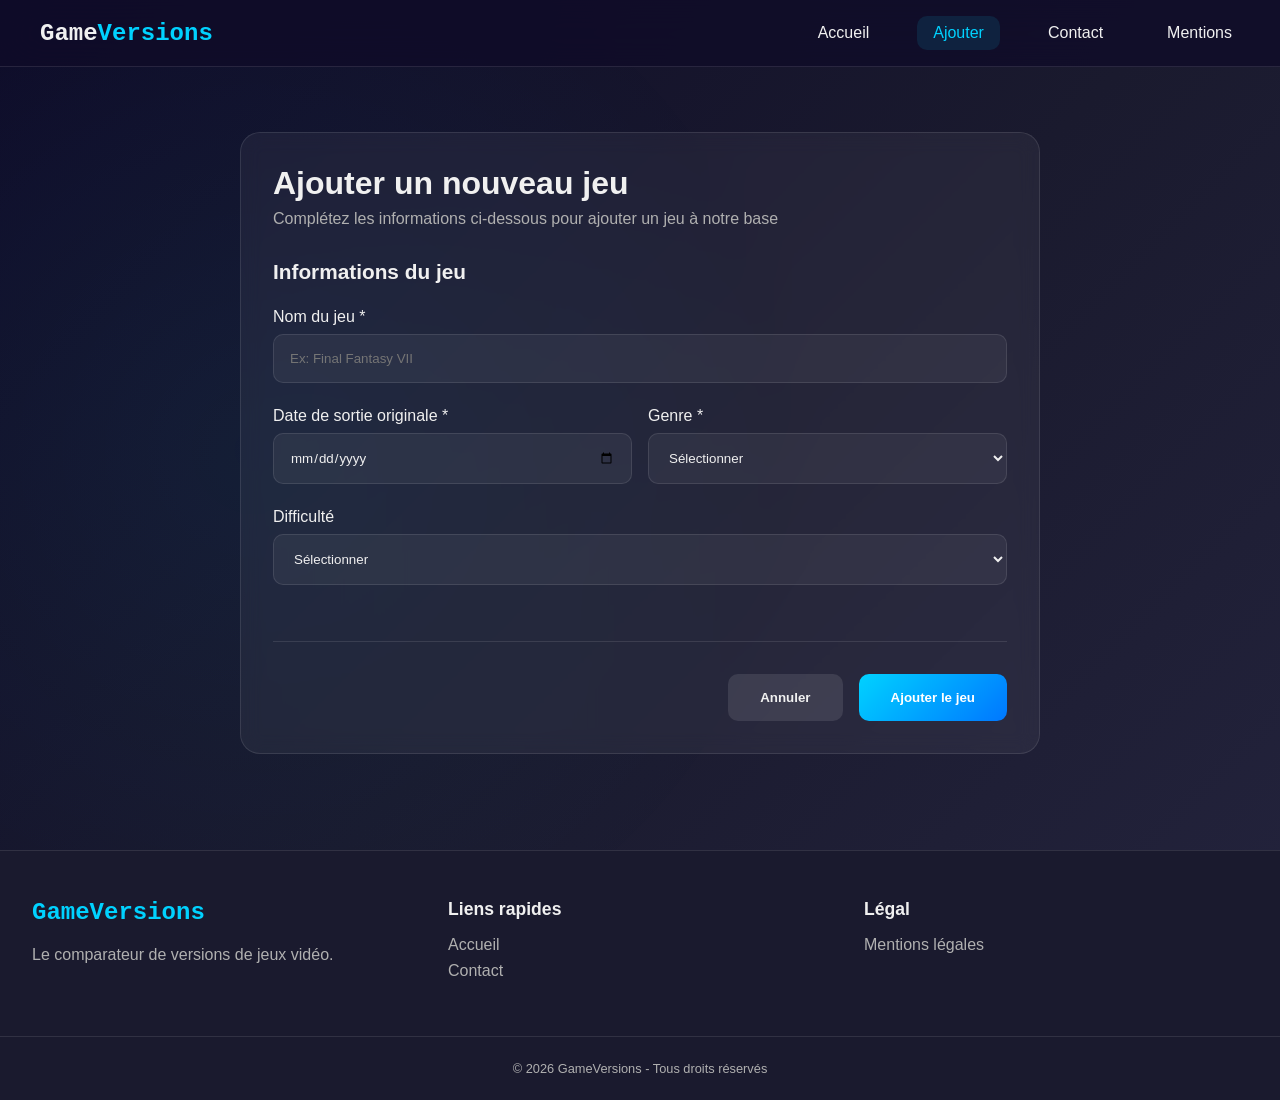
==== commit 1cb36abe: "refonte graphique HTML" ====
--- a/ajouter-jeu.html
+++ b/ajouter-jeu.html
@@ -3,10 +3,8 @@
 <head>
     <meta charset="UTF-8">
     <meta name="viewport" content="width=device-width, initial-scale=1.0">
-    <title>GameVersus - Ajouter un jeu</title>
+    <title>GameVersions - Ajouter un jeu</title>
     <link rel="stylesheet" href="css/style.css">
-    <link href="https://fonts.googleapis.com/css2?family=Orbitron:wght@400;500;600;700;800;900&family=Poppins:wght@300;400;500;600;700;800&display=swap" rel="stylesheet">
-    <link rel="stylesheet" href="https://cdnjs.cloudflare.com/ajax/libs/font-awesome/6.4.0/css/all.min.css">
 </head>
 <body>
     <div id="particles-canvas"></div>
@@ -16,12 +14,11 @@
             <div class="logo" id="easterEggTrigger">
                 <div class="logo-3d">
                     <i class="fas fa-gamepad"></i>
-                    <span>Game<span class="highlight">Versus</span></span>
+                    <span>Game<span class="highlight">Versions</span></span>
                 </div>
             </div>
             <div class="nav-links">
                 <a href="index.html"><i class="fas fa-home"></i> Accueil</a>
-                <a href="comparer.html"><i class="fas fa-chart-line"></i> Comparateur</a>
                 <a href="ajouter-jeu.html" class="active"><i class="fas fa-plus-circle"></i> Ajouter</a>
                 <a href="contact.html"><i class="fas fa-envelope"></i> Contact</a>
                 <a href="mentions-legales.html"><i class="fas fa-gavel"></i> Mentions</a>
@@ -64,53 +61,20 @@
                                     <option>Simulation</option>
                                     <option>Course</option>
                                     <option>Combat</option>
+                                    <option>Autre</option>
                                 </select>
                             </div>
                         </div>
 
                         <div class="form-group">
-                            <label><i class="fas fa-align-left"></i> Description *</label>
-                            <textarea name="description" rows="4" placeholder="Décrivez le jeu..." required></textarea>
+                            <label><i class="fas fa-tag"></i> Difficulté</label>
+                            <select name="difficulte">
+                                <option value="0">Sélectionner</option>
+                                <option value="1">Facile</option>
+                                <option value="2">Normal</option>
+                                <option value="3">Difficile</option>
+                            </select>
                         </div>
-
-                        <div class="form-group">
-                            <label><i class="fas fa-image"></i> Image (URL)</label>
-                            <input type="url" name="image_url" placeholder="https://image.com/jeu.jpg">
-                        </div>
-
-                        <div class="form-group">
-                            <label><i class="fas fa-chart-line"></i> Difficulté générale</label>
-                            <div class="difficulty-selector">
-                                <span class="difficulty-star" data-value="1">★</span>
-                                <span class="difficulty-star" data-value="2">★</span>
-                                <span class="difficulty-star" data-value="3">★</span>
-                                <span class="difficulty-star" data-value="4">★</span>
-                                <span class="difficulty-star" data-value="5">★</span>
-                            </div>
-                            <input type="hidden" name="difficulte" id="difficulty" value="3">
-                        </div>
-                    </div>
-
-                    <div class="form-section">
-                        <h2><i class="fas fa-thumbs-up"></i> Points Forts</h2>
-                        <div id="strengthsList">
-                            <div class="point-item">
-                                <input type="text" name="points_forts[]" placeholder="Point fort...">
-                                <button type="button" class="remove-point"><i class="fas fa-times"></i></button>
-                            </div>
-                        </div>
-                        <button type="button" class="btn-add-point" id="addStrength"><i class="fas fa-plus"></i> Ajouter un point fort</button>
-                    </div>
-
-                    <div class="form-section">
-                        <h2><i class="fas fa-thumbs-down"></i> Points Faibles</h2>
-                        <div id="weaknessesList">
-                            <div class="point-item">
-                                <input type="text" name="points_faibles[]" placeholder="Point faible...">
-                                <button type="button" class="remove-point"><i class="fas fa-times"></i></button>
-                            </div>
-                        </div>
-                        <button type="button" class="btn-add-point" id="addWeakness"><i class="fas fa-plus"></i> Ajouter un point faible</button>
                     </div>
 
                     <div class="form-actions">
@@ -127,7 +91,7 @@
             <div class="footer-col">
                 <div class="footer-logo">
                     <i class="fas fa-gamepad"></i>
-                    <span>Game<span>Versus</span></span>
+                    <span>Game<span>Versions</span></span>
                 </div>
                 <p>Le comparateur de versions de jeux vidéo.</p>
             </div>
@@ -135,7 +99,6 @@
                 <h4>Liens rapides</h4>
                 <ul>
                     <li><a href="index.html">Accueil</a></li>
-                    <li><a href="comparer.html">Comparateur</a></li>
                     <li><a href="contact.html">Contact</a></li>
                 </ul>
             </div>
@@ -147,7 +110,7 @@
             </div>
         </div>
         <div class="footer-bottom">
-            <p>&copy; 2026 GameVersus - Tous droits réservés</p>
+            <p>&copy; 2026 GameVersions - Tous droits réservés</p>
         </div>
     </footer>
 
--- a/css/style.css
+++ b/css/style.css
@@ -157,7 +157,6 @@
 
 /* ==================== HERO 3D SECTION ==================== */
 .hero-3d {
-    min-height: 100vh;
     display: flex;
     align-items: center;
     justify-content: center;
@@ -171,14 +170,10 @@
 }
 
 .glitch-text {
-    font-family: 'Orbitron', monospace;
+    font-family: monospace;
     font-size: 4rem;
     font-weight: 900;
     position: relative;
-    text-shadow: 0.05em 0 0 rgba(255, 0, 0, 0.75),
-                  -0.05em -0.025em 0 rgba(0, 255, 0, 0.75),
-                 0.025em 0.05em 0 rgba(0, 0, 255, 0.75);
-    animation: glitch 3s infinite;
 }
 
 .glitch-text::before,
@@ -192,37 +187,13 @@
 }
 
 .glitch-text::before {
-    animation: glitch-1 2s infinite;
     color: #ff00ff;
     z-index: -1;
 }
 
 .glitch-text::after {
-    animation: glitch-2 2s infinite;
     color: #00ffff;
     z-index: -2;
-}
-
-@keyframes glitch {
-    0%, 100% { transform: skew(0deg, 0deg); }
-    95% { transform: skew(0deg, 0deg); }
-    96% { transform: skew(5deg, 2deg); }
-    97% { transform: skew(-5deg, -2deg); }
-    98% { transform: skew(5deg, 2deg); }
-    99% { transform: skew(-5deg, -2deg); }
-}
-
-@keyframes glitch-1 {
-    0%, 100% { clip-path: polygon(0 0, 100% 0, 100% 100%, 0 100%); }
-    95% { clip-path: polygon(0 0, 100% 0, 100% 100%, 0 100%); }
-    96% { clip-path: polygon(0 0, 100% 0, 100% 30%, 0 30%); }
-    97% { clip-path: polygon(0 60%, 100% 60%, 100% 100%, 0 100%); }
-}
-
-@keyframes glitch-2 {
-    0%, 100% { clip-path: polygon(0 0, 100% 0, 100% 100%, 0 100%); }
-    95% { clip-path: polygon(0 0, 100% 0, 100% 100%, 0 100%); }
-    96% { clip-path: polygon(0 30%, 100% 30%, 100% 60%, 0 60%); }
 }
 
 .hero-subtitle {
@@ -1658,4 +1629,4 @@
     width: 100%;
     height: 100%;
     object-fit: cover;
-}+}
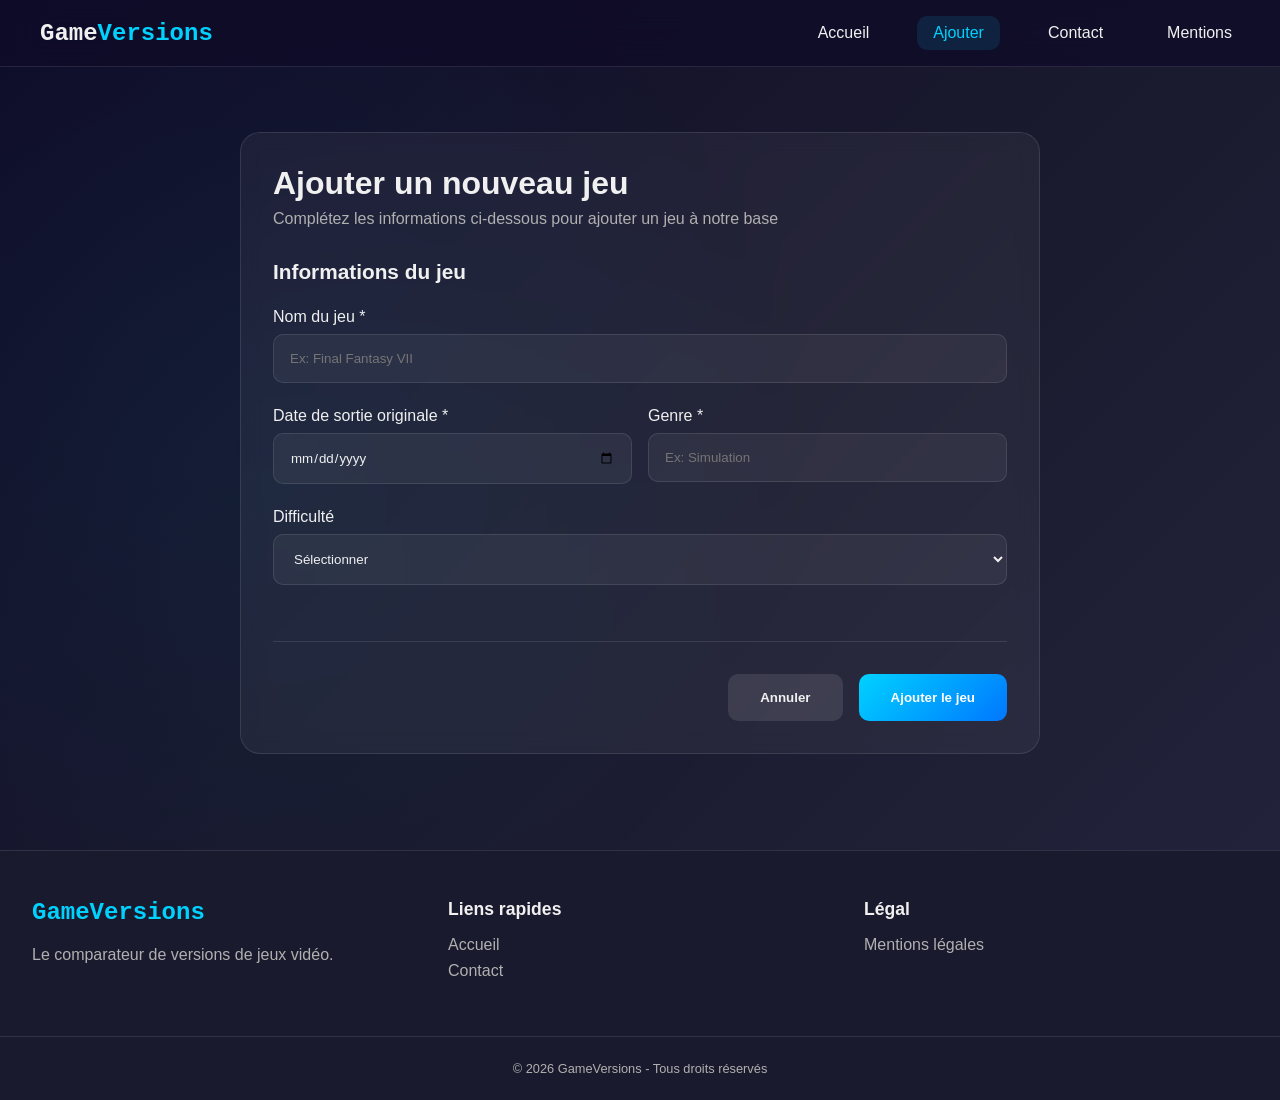
==== commit ddb5b01a: "on peut ajouter des jeux" ====
--- a/ajouter-jeu.html
+++ b/ajouter-jeu.html
@@ -35,7 +35,7 @@
                 <h1><i class="fas fa-plus-circle"></i> Ajouter un nouveau jeu</h1>
                 <p class="form-subtitle">Complétez les informations ci-dessous pour ajouter un jeu à notre base</p>
 
-                <form action="actions/ajouter-jeu-action.php" method="POST" id="addJeuForm">
+                <form action="ajouter-jeu-action.php" method="POST" id="addJeuForm">
                     <div class="form-section">
                         <h2><i class="fas fa-info-circle"></i> Informations du jeu</h2>
                         
@@ -51,18 +51,7 @@
                             </div>
                             <div class="form-group">
                                 <label><i class="fas fa-tag"></i> Genre *</label>
-                                <select name="genre" required>
-                                    <option value="">Sélectionner</option>
-                                    <option>RPG</option>
-                                    <option>Action</option>
-                                    <option>Aventure</option>
-                                    <option>FPS</option>
-                                    <option>Platformer</option>
-                                    <option>Simulation</option>
-                                    <option>Course</option>
-                                    <option>Combat</option>
-                                    <option>Autre</option>
-                                </select>
+                                <input type="text" name="genre" placeholder="Ex: Simulation" minlength="2" pattern="[A-Z0-9]([A-Za-z0-9 ]*)" title="Le nom du genre doit commencer par une majuscule et ne pas contenir de caractères spéciaux" required>
                             </div>
                         </div>
 
@@ -78,7 +67,7 @@
                     </div>
 
                     <div class="form-actions">
-                        <button type="reset" class="btn-cancel"><i class="fas fa-times"></i> Annuler</button>
+                        <button type="reset" class="btn-cancel" ><i class="fas fa-times"></i> Annuler</button>
                         <button type="submit" class="btn-submit"><i class="fas fa-save"></i> Ajouter le jeu</button>
                     </div>
                 </form>
@@ -114,6 +103,5 @@
         </div>
     </footer>
 
-    <script src="js/main.js"></script>
 </body>
 </html>
--- a/css/style.css
+++ b/css/style.css
@@ -958,8 +958,12 @@
     margin-bottom: 1rem;
 }
 
+ul {
+    list-style-type: disc;
+}
+
 .change-card ul {
-    list-style: none;
+    list-style-type: disc;
 }
 
 .change-card li {
@@ -976,6 +980,10 @@
 
 .easter {
     border-left: 3px solid var(--warning);
+}
+
+em {
+    font-size: small;
 }
 
 /* Comparative Table */
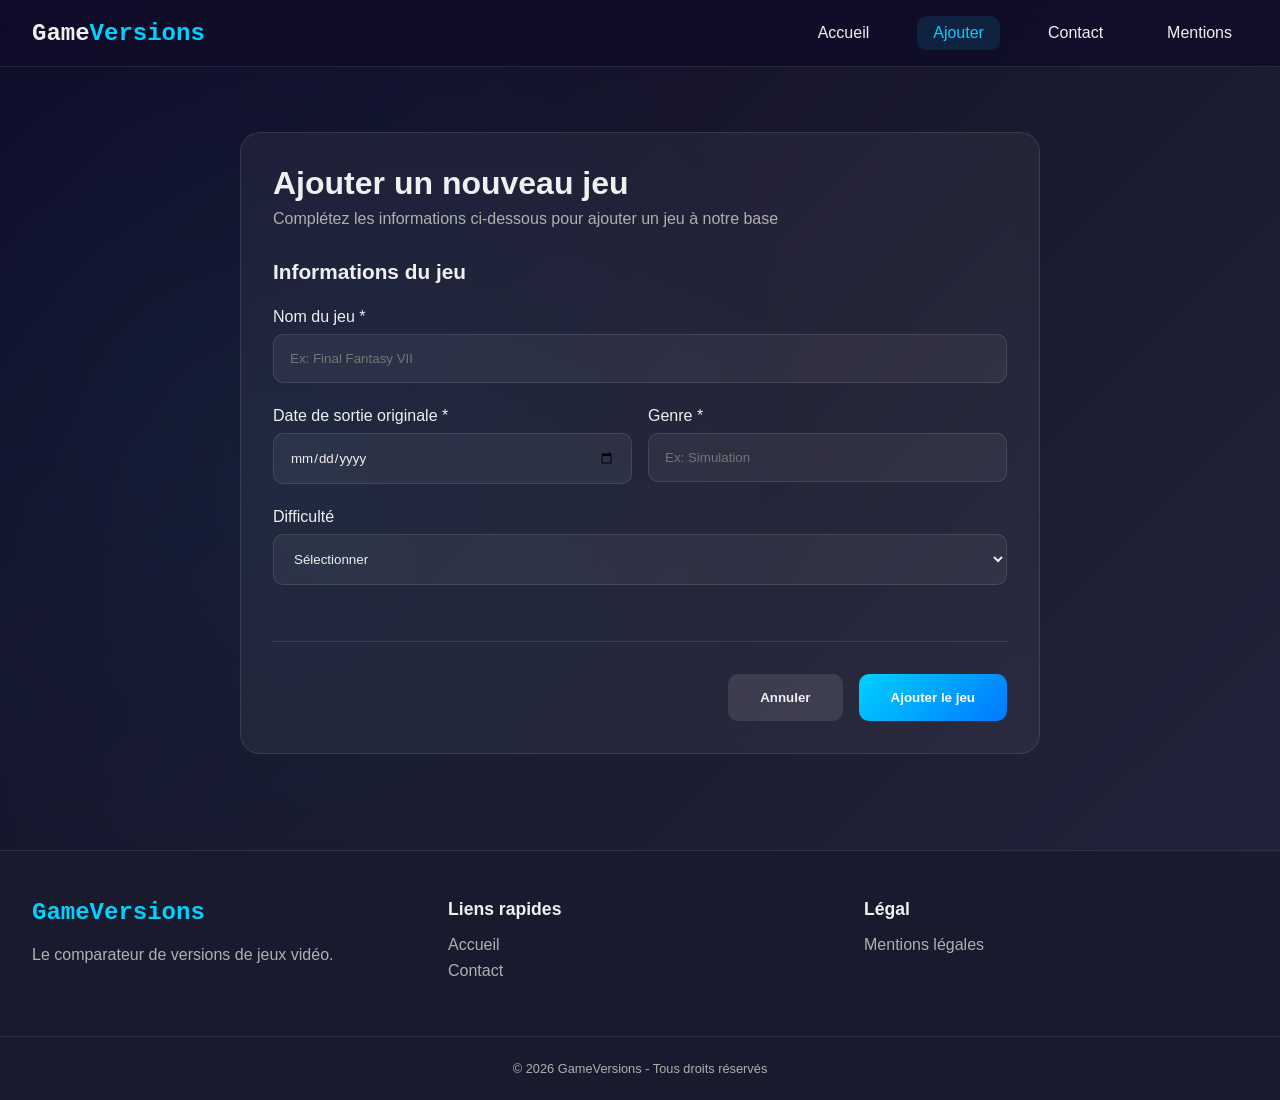
==== commit 5efea1be: "supprimé tout les fas et les vieux fichiers sql" ====
--- a/ajouter-jeu.html
+++ b/ajouter-jeu.html
@@ -13,18 +13,16 @@
         <div class="nav-container">
             <div class="logo" id="easterEggTrigger">
                 <div class="logo-3d">
-                    <i class="fas fa-gamepad"></i>
                     <span>Game<span class="highlight">Versions</span></span>
                 </div>
             </div>
             <div class="nav-links">
-                <a href="index.html"><i class="fas fa-home"></i> Accueil</a>
-                <a href="ajouter-jeu.html" class="active"><i class="fas fa-plus-circle"></i> Ajouter</a>
-                <a href="contact.html"><i class="fas fa-envelope"></i> Contact</a>
-                <a href="mentions-legales.html"><i class="fas fa-gavel"></i> Mentions</a>
+                <a href="index.html">Accueil</a>
+                <a href="ajouter-jeu.html" class="active">Ajouter</a>
+                <a href="contact.html">Contact</a>
+                <a href="mentions-legales.html">Mentions</a>
             </div>
             <div class="mobile-menu-btn">
-                <i class="fas fa-bars"></i>
             </div>
         </div>
     </nav>
@@ -32,31 +30,31 @@
     <main class="form-page">
         <div class="container">
             <div class="form-container glass">
-                <h1><i class="fas fa-plus-circle"></i> Ajouter un nouveau jeu</h1>
+                <h1>Ajouter un nouveau jeu</h1>
                 <p class="form-subtitle">Complétez les informations ci-dessous pour ajouter un jeu à notre base</p>
 
                 <form action="ajouter-jeu-action.php" method="POST" id="addJeuForm">
                     <div class="form-section">
-                        <h2><i class="fas fa-info-circle"></i> Informations du jeu</h2>
+                        <h2>Informations du jeu</h2>
                         
                         <div class="form-group">
-                            <label><i class="fas fa-gamepad"></i> Nom du jeu *</label>
+                            <label>Nom du jeu *</label>
                             <input type="text" name="nom" placeholder="Ex: Final Fantasy VII" required>
                         </div>
 
                         <div class="form-row">
                             <div class="form-group">
-                                <label><i class="fas fa-calendar"></i> Date de sortie originale *</label>
+                                <label>Date de sortie originale *</label>
                                 <input type="date" name="dateSortie" required>
                             </div>
                             <div class="form-group">
-                                <label><i class="fas fa-tag"></i> Genre *</label>
+                                <label>Genre *</label>
                                 <input type="text" name="genre" placeholder="Ex: Simulation" minlength="2" pattern="[A-Z0-9]([A-Za-z0-9 ]*)" title="Le nom du genre doit commencer par une majuscule et ne pas contenir de caractères spéciaux" required>
                             </div>
                         </div>
 
                         <div class="form-group">
-                            <label><i class="fas fa-tag"></i> Difficulté</label>
+                            <label>Difficulté</label>
                             <select name="difficulte">
                                 <option value="0">Sélectionner</option>
                                 <option value="1">Facile</option>
@@ -67,8 +65,8 @@
                     </div>
 
                     <div class="form-actions">
-                        <button type="reset" class="btn-cancel" ><i class="fas fa-times"></i> Annuler</button>
-                        <button type="submit" class="btn-submit"><i class="fas fa-save"></i> Ajouter le jeu</button>
+                        <button type="reset" class="btn-cancel" >Annuler</button>
+                        <button type="submit" class="btn-submit">Ajouter le jeu</button>
                     </div>
                 </form>
             </div>
@@ -79,7 +77,6 @@
         <div class="footer-container">
             <div class="footer-col">
                 <div class="footer-logo">
-                    <i class="fas fa-gamepad"></i>
                     <span>Game<span>Versions</span></span>
                 </div>
                 <p>Le comparateur de versions de jeux vidéo.</p>
